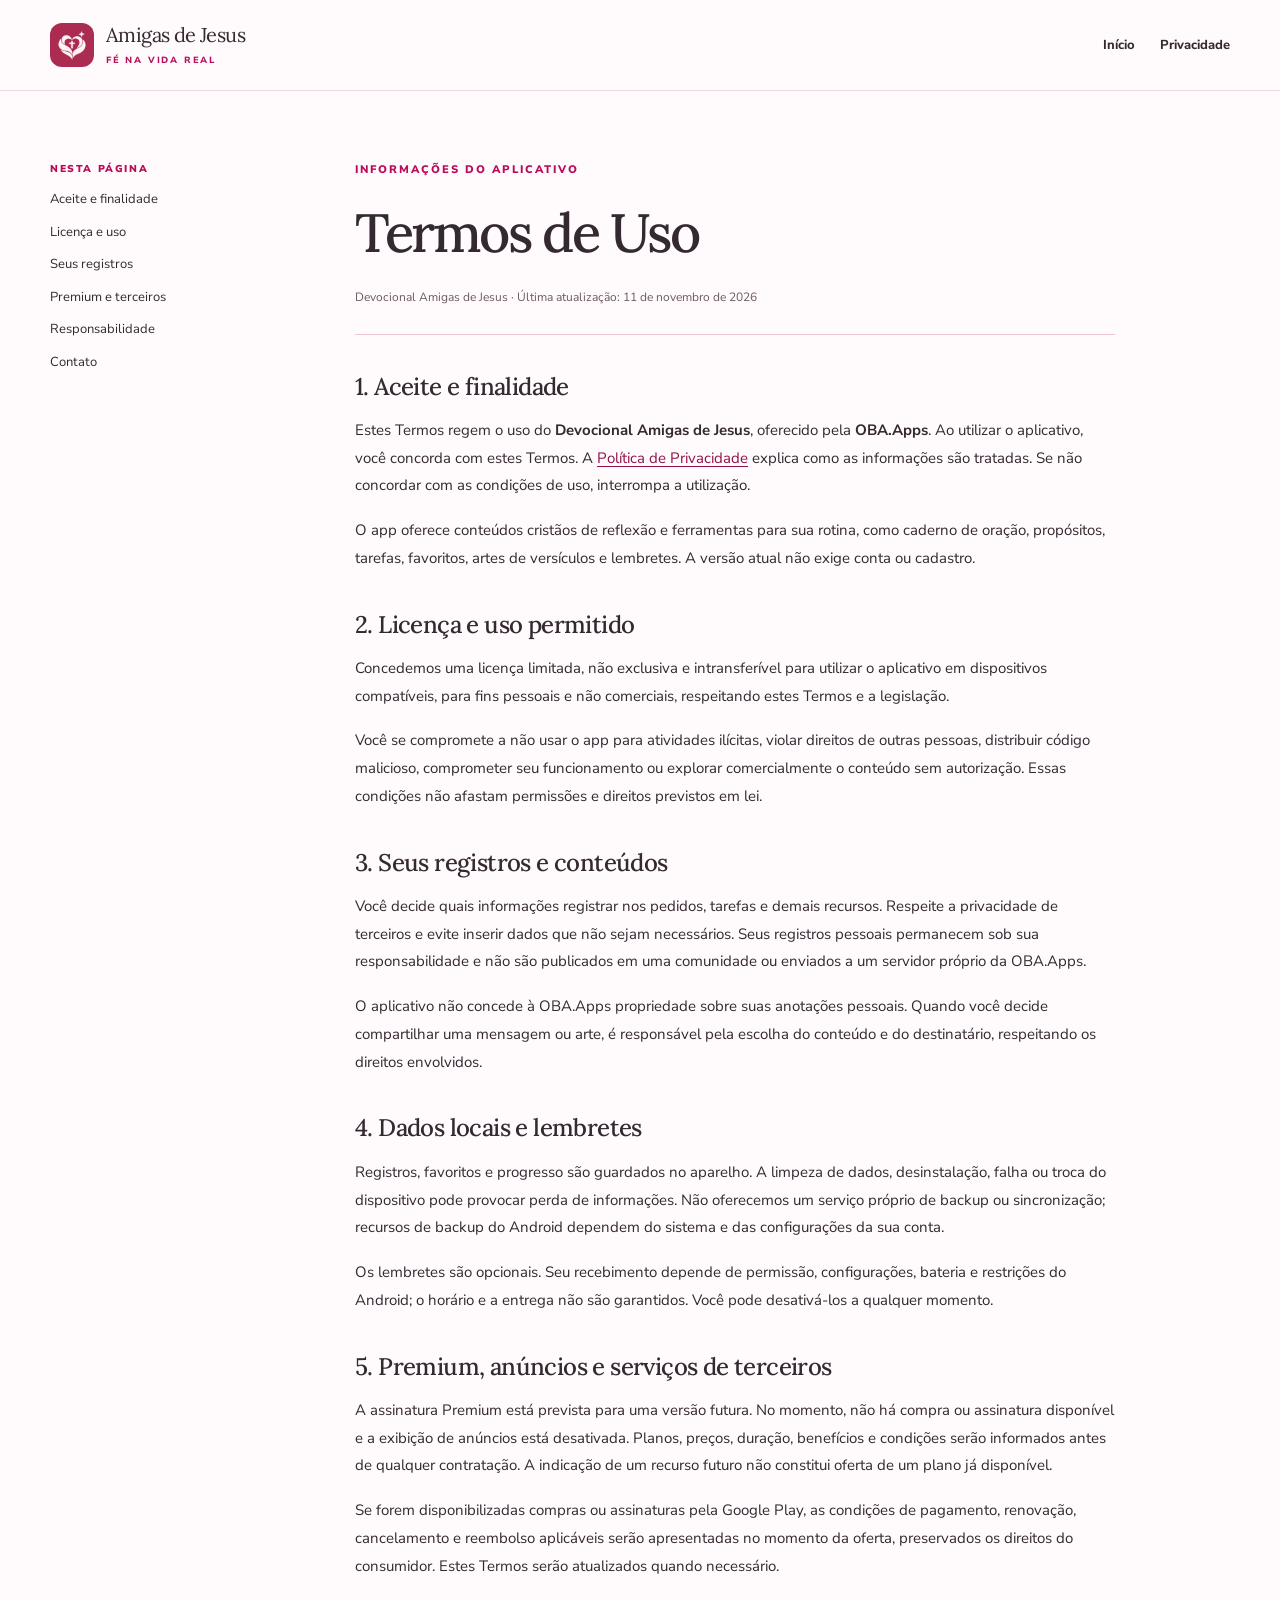
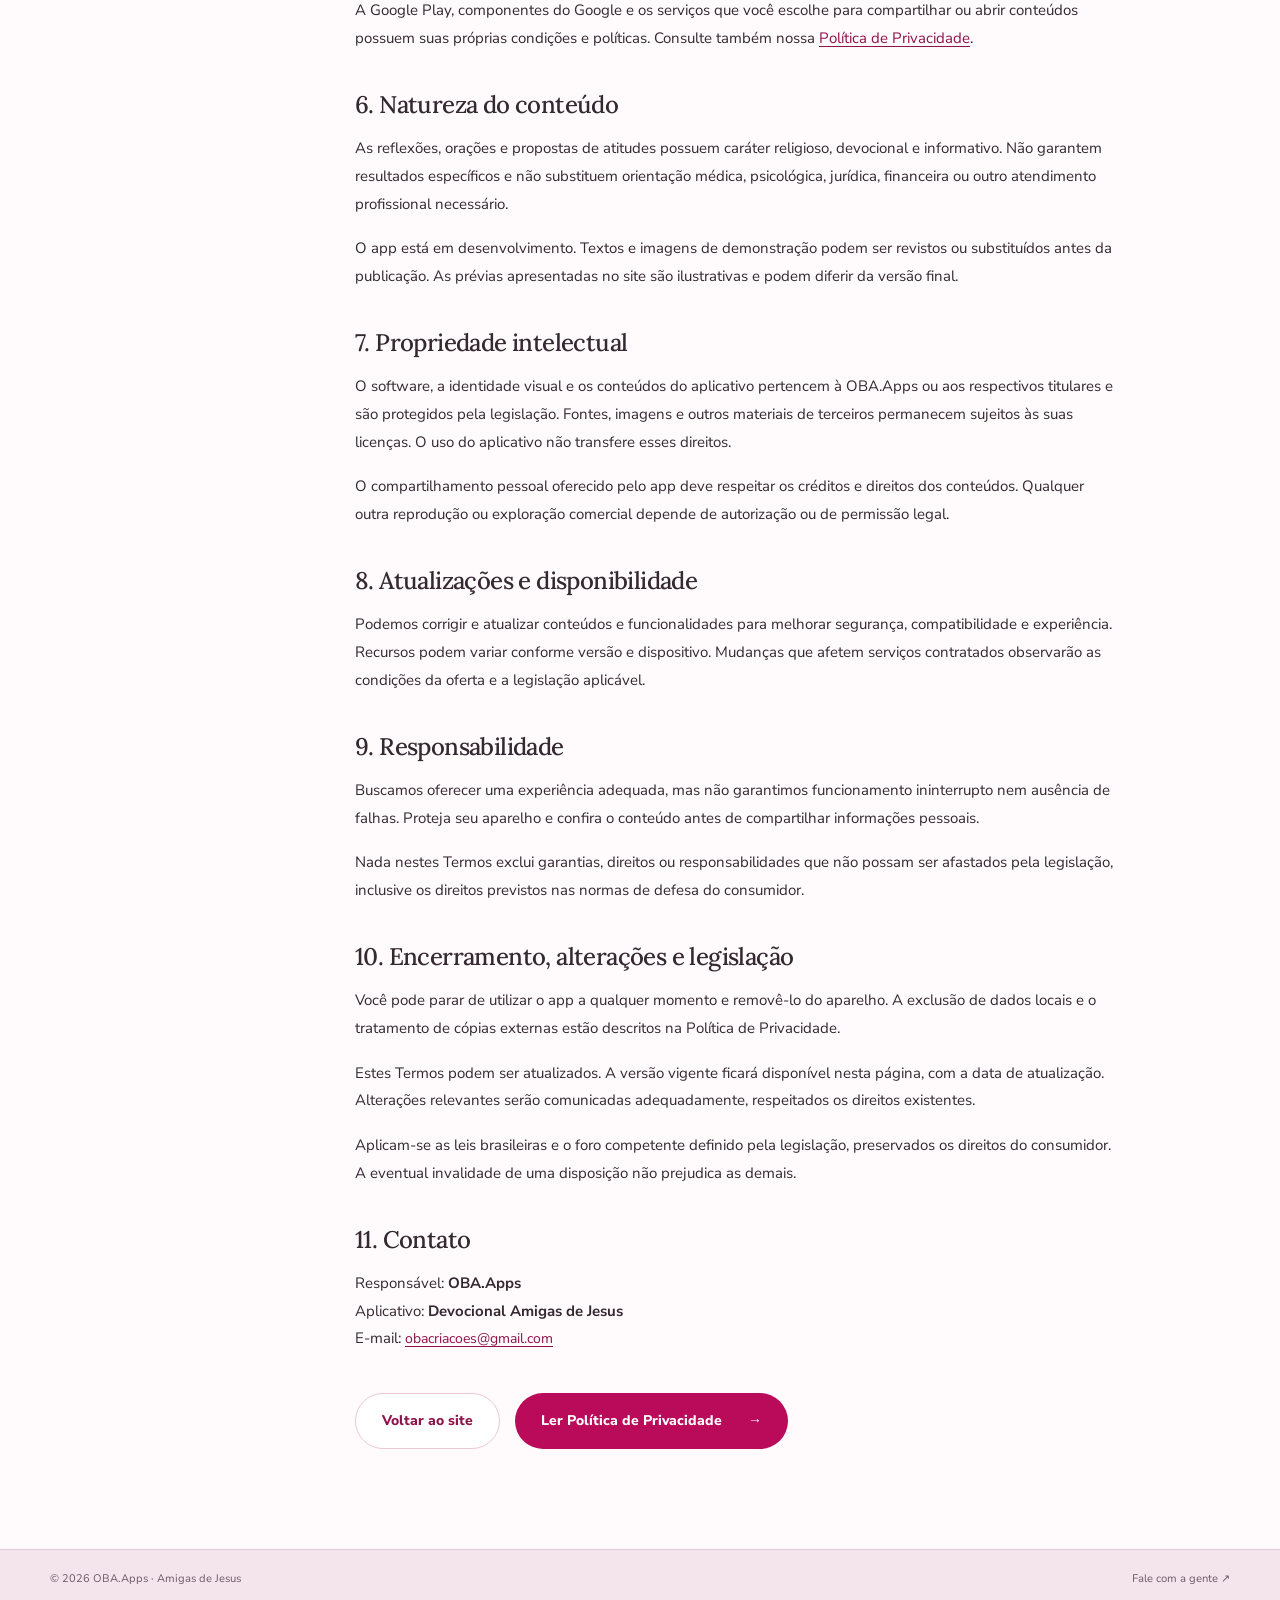
==== terms.html @ 2f0968b6 "Add files via upload" ====
<!doctype html>
<html lang="pt-BR">
<head>
  <meta charset="utf-8">
  <meta name="viewport" content="width=device-width, initial-scale=1">
  <title>Termos de Uso | Amigas de Jesus</title>
  <meta name="description" content="Termos de Uso do Devocional Amigas de Jesus, da OBA.Apps. Conheça as condições de uso do aplicativo e de seus recursos.">
  <meta name="theme-color" content="#fff3f8">
  <link rel="icon" type="image/png" href="images/app-icon.png">
  <link rel="stylesheet" href="styles.css">
  <script src="script.js" defer></script>
</head>
<body>
  <a class="skip-link" href="#documento">Ir para os termos</a>
  <header class="site-header legal-header"><div class="container nav-wrap"><a class="brand" href="index.html"><img src="images/app-icon.png" alt="" width="44" height="44"><span>Amigas de Jesus<small>FÉ NA VIDA REAL</small></span></a><nav class="legal-nav" aria-label="Navegação"><a href="index.html">Início</a><a href="privacy-policy.html">Privacidade</a></nav></div></header>
  <main class="container legal-layout">
    <aside class="legal-toc" aria-label="Nesta página"><p>NESTA PÁGINA</p><nav><a href="#aceite">Aceite e finalidade</a><a href="#licenca">Licença e uso</a><a href="#registros">Seus registros</a><a href="#premium">Premium e terceiros</a><a href="#responsabilidade">Responsabilidade</a><a href="#contato">Contato</a></nav></aside>
    <article id="documento" class="legal-document">
      <span class="eyebrow">INFORMAÇÕES DO APLICATIVO</span>
      <h1>Termos de Uso</h1>
      <p class="updated">Devocional Amigas de Jesus · Última atualização: <time datetime="2026-11-11">11 de novembro de 2026</time></p>

      <h2 id="aceite">1. Aceite e finalidade</h2>
      <p>Estes Termos regem o uso do <strong>Devocional Amigas de Jesus</strong>, oferecido pela <strong>OBA.Apps</strong>. Ao utilizar o aplicativo, você concorda com estes Termos. A <a href="privacy-policy.html">Política de Privacidade</a> explica como as informações são tratadas. Se não concordar com as condições de uso, interrompa a utilização.</p>
      <p>O app oferece conteúdos cristãos de reflexão e ferramentas para sua rotina, como caderno de oração, propósitos, tarefas, favoritos, artes de versículos e lembretes. A versão atual não exige conta ou cadastro.</p>

      <h2 id="licenca">2. Licença e uso permitido</h2>
      <p>Concedemos uma licença limitada, não exclusiva e intransferível para utilizar o aplicativo em dispositivos compatíveis, para fins pessoais e não comerciais, respeitando estes Termos e a legislação.</p>
      <p>Você se compromete a não usar o app para atividades ilícitas, violar direitos de outras pessoas, distribuir código malicioso, comprometer seu funcionamento ou explorar comercialmente o conteúdo sem autorização. Essas condições não afastam permissões e direitos previstos em lei.</p>

      <h2 id="registros">3. Seus registros e conteúdos</h2>
      <p>Você decide quais informações registrar nos pedidos, tarefas e demais recursos. Respeite a privacidade de terceiros e evite inserir dados que não sejam necessários. Seus registros pessoais permanecem sob sua responsabilidade e não são publicados em uma comunidade ou enviados a um servidor próprio da OBA.Apps.</p>
      <p>O aplicativo não concede à OBA.Apps propriedade sobre suas anotações pessoais. Quando você decide compartilhar uma mensagem ou arte, é responsável pela escolha do conteúdo e do destinatário, respeitando os direitos envolvidos.</p>

      <h2>4. Dados locais e lembretes</h2>
      <p>Registros, favoritos e progresso são guardados no aparelho. A limpeza de dados, desinstalação, falha ou troca do dispositivo pode provocar perda de informações. Não oferecemos um serviço próprio de backup ou sincronização; recursos de backup do Android dependem do sistema e das configurações da sua conta.</p>
      <p>Os lembretes são opcionais. Seu recebimento depende de permissão, configurações, bateria e restrições do Android; o horário e a entrega não são garantidos. Você pode desativá-los a qualquer momento.</p>

      <h2 id="premium">5. Premium, anúncios e serviços de terceiros</h2>
      <p>A assinatura Premium está prevista para uma versão futura. No momento, não há compra ou assinatura disponível e a exibição de anúncios está desativada. Planos, preços, duração, benefícios e condições serão informados antes de qualquer contratação. A indicação de um recurso futuro não constitui oferta de um plano já disponível.</p>
      <p>Se forem disponibilizadas compras ou assinaturas pela Google Play, as condições de pagamento, renovação, cancelamento e reembolso aplicáveis serão apresentadas no momento da oferta, preservados os direitos do consumidor. Estes Termos serão atualizados quando necessário.</p>
      <p>A Google Play, componentes do Google e os serviços que você escolhe para compartilhar ou abrir conteúdos possuem suas próprias condições e políticas. Consulte também nossa <a href="privacy-policy.html">Política de Privacidade</a>.</p>

      <h2>6. Natureza do conteúdo</h2>
      <p>As reflexões, orações e propostas de atitudes possuem caráter religioso, devocional e informativo. Não garantem resultados específicos e não substituem orientação médica, psicológica, jurídica, financeira ou outro atendimento profissional necessário.</p>
      <p>O app está em desenvolvimento. Textos e imagens de demonstração podem ser revistos ou substituídos antes da publicação. As prévias apresentadas no site são ilustrativas e podem diferir da versão final.</p>

      <h2>7. Propriedade intelectual</h2>
      <p>O software, a identidade visual e os conteúdos do aplicativo pertencem à OBA.Apps ou aos respectivos titulares e são protegidos pela legislação. Fontes, imagens e outros materiais de terceiros permanecem sujeitos às suas licenças. O uso do aplicativo não transfere esses direitos.</p>
      <p>O compartilhamento pessoal oferecido pelo app deve respeitar os créditos e direitos dos conteúdos. Qualquer outra reprodução ou exploração comercial depende de autorização ou de permissão legal.</p>

      <h2>8. Atualizações e disponibilidade</h2>
      <p>Podemos corrigir e atualizar conteúdos e funcionalidades para melhorar segurança, compatibilidade e experiência. Recursos podem variar conforme versão e dispositivo. Mudanças que afetem serviços contratados observarão as condições da oferta e a legislação aplicável.</p>

      <h2 id="responsabilidade">9. Responsabilidade</h2>
      <p>Buscamos oferecer uma experiência adequada, mas não garantimos funcionamento ininterrupto nem ausência de falhas. Proteja seu aparelho e confira o conteúdo antes de compartilhar informações pessoais.</p>
      <p>Nada nestes Termos exclui garantias, direitos ou responsabilidades que não possam ser afastados pela legislação, inclusive os direitos previstos nas normas de defesa do consumidor.</p>

      <h2>10. Encerramento, alterações e legislação</h2>
      <p>Você pode parar de utilizar o app a qualquer momento e removê-lo do aparelho. A exclusão de dados locais e o tratamento de cópias externas estão descritos na Política de Privacidade.</p>
      <p>Estes Termos podem ser atualizados. A versão vigente ficará disponível nesta página, com a data de atualização. Alterações relevantes serão comunicadas adequadamente, respeitados os direitos existentes.</p>
      <p>Aplicam-se as leis brasileiras e o foro competente definido pela legislação, preservados os direitos do consumidor. A eventual invalidade de uma disposição não prejudica as demais.</p>

      <h2 id="contato">11. Contato</h2>
      <p>Responsável: <strong>OBA.Apps</strong><br>Aplicativo: <strong>Devocional Amigas de Jesus</strong><br>E-mail: <a class="email-link" href="mailto:obacriacoes@gmail.com">obacriacoes@gmail.com</a></p>
      <div class="legal-actions"><a class="button secondary" href="index.html">Voltar ao site</a><a class="button primary" href="privacy-policy.html">Ler Política de Privacidade <span aria-hidden="true">→</span></a></div>
    </article>
  </main>
  <footer class="site-footer legal-footer"><div class="container footer-bottom"><small>© <span data-year>2026</span> OBA.Apps · Amigas de Jesus</small><a href="mailto:obacriacoes@gmail.com">Fale com a gente ↗</a></div></footer>
</body>
</html>
---- styles.css ----
﻿@font-face{font-family:Lora;src:url('fonts/Lora.ttf') format('truetype');font-weight:400 700;font-style:normal;font-display:swap}
@font-face{font-family:Nunito;src:url('fonts/NunitoSans.ttf') format('truetype');font-weight:200 900;font-style:normal;font-display:swap}
:root{--pink:#b90b59;--deep:#8f124a;--ink:#342831;--muted:#6c5a64;--paper:#fffafc;--blush:#fff0f6;--line:#ebc7d7;--serif:Lora,Georgia,serif;--sans:Nunito,Arial,sans-serif}
*{box-sizing:border-box}html{scroll-behavior:smooth;scroll-padding-top:100px}body{margin:0;background:var(--paper);color:var(--ink);font:17px/1.7 var(--sans)}img{display:block;max-width:100%;height:auto}a{color:inherit;text-decoration:none}button{font:inherit}button,a,summary{-webkit-tap-highlight-color:transparent}a:focus-visible,button:focus-visible,summary:focus-visible{outline:3px solid var(--deep);outline-offset:5px}p{margin:0 0 1.2em}h1,h2,h3{font-family:var(--serif);font-weight:500;line-height:1.18;letter-spacing:-.045em;margin:0}h1{font-size:clamp(44px,5.3vw,74px)}h2{font-size:clamp(34px,3.7vw,50px)}h3{font-size:25px}h1 em,h2 em{font-weight:400;color:var(--pink)}.container{width:min(1180px,calc(100% - 80px));margin-inline:auto}.section{padding-block:100px}.eyebrow{display:block;font-size:11px;font-weight:850;letter-spacing:.18em;color:var(--pink);line-height:1.6;margin-bottom:22px}.caption{font-size:12px;color:var(--muted);line-height:1.65}.centered{text-align:center}.skip-link{position:fixed;top:8px;left:8px;padding:12px 18px;background:white;color:var(--deep);z-index:20;transform:translateY(-160%)}.skip-link:focus{transform:none}.site-header{border-bottom:1px solid #edd9e3;background:var(--paper)}.nav-wrap{min-height:100px;display:flex;align-items:center;justify-content:space-between;gap:30px}.brand{display:flex;align-items:center;gap:12px;font:20px/1.2 var(--serif);letter-spacing:-.03em;white-space:nowrap}.brand img{border-radius:12px}.brand small{display:block;font:800 9px/1.5 var(--sans);letter-spacing:.2em;color:var(--pink);margin-top:7px}.main-nav{display:flex;gap:28px;align-items:center;font-size:13px;font-weight:750}.main-nav a:hover,.text-link:hover,.site-footer a:hover{color:var(--pink)}.nav-contact{border:1px solid var(--line);border-radius:40px;padding:11px 18px}.menu-toggle{display:none;border:1px solid var(--line);background:white;border-radius:24px;padding:8px 15px;color:var(--deep);cursor:pointer}.menu-toggle[hidden]{display:none}.hero{display:grid;grid-template-columns:1.12fr 1fr;gap:70px;padding-block:72px 85px;align-items:center;min-height:740px}.hero-copy{max-width:590px}.hero .eyebrow{font-size:10px;letter-spacing:.13em}.tiny-star{display:inline-block;font-size:20px;vertical-align:middle;margin-right:8px}.hero h1{margin-bottom:28px}.hero-copy>p{max-width:475px;color:var(--muted);font-size:16px;line-height:1.8}.hero-copy p.hero-description{font-size:19px;color:var(--ink)}.hero-actions{display:flex;align-items:flex-start;flex-direction:column;gap:16px;margin-top:32px}.button{display:inline-flex;justify-content:center;align-items:center;gap:26px;min-height:52px;padding:14px 26px;border-radius:32px;font-size:14px;font-weight:800;transition:background .18s,transform .18s}.button:hover{transform:translateY(-2px)}.button.primary{background:var(--pink);color:white}.button.primary:hover{background:var(--deep)}.button.secondary{border:1px solid var(--line);background:white;color:var(--deep)}.release-note{display:flex;align-items:center;gap:7px;font-size:11px;color:var(--muted)}.status-dot{height:6px;width:6px;border-radius:50%;background:var(--pink)}.hero-visual{position:relative;padding:14px 18px 60px 0}.photo-arch{height:515px;position:relative;border-radius:240px 240px 34px 34px;overflow:hidden;background:#edc9ce}.photo-arch img{height:100%;width:100%;object-fit:cover;object-position:60% center}.hero-visual:before{content:'';position:absolute;inset:-2px 0 72px 17px;border:1px solid #dca8bf;border-radius:240px 240px 34px 34px;transform:rotate(5deg)}.hero-spark{position:absolute;right:-12px;top:14px;font-size:63px;line-height:1;color:var(--pink)}.floating-note{position:absolute;left:-38px;bottom:81px;display:flex;align-items:center;gap:14px;padding:19px 23px;background:#fffaf9;border:1px solid var(--line);box-shadow:0 12px 40px #7e1a3d12;border-radius:14px;font-size:13px;line-height:1.65;transform:rotate(-4deg)}.floating-note img{filter:brightness(.5) sepia(1) saturate(4) hue-rotate(280deg)}.photo-caption{position:absolute;bottom:-5px;right:26px;display:flex;align-items:center;gap:12px;font-family:var(--serif);font-size:16px;line-height:1.5;color:var(--deep)}.photo-caption>span{font-size:44px}.mantra{background:var(--blush);border-block:1px solid var(--line);padding:24px 0;font:18px/1.5 var(--serif);color:var(--deep)}.mantra .container{display:flex;align-items:center;justify-content:center;gap:40px}.mantra span:nth-child(even){font-size:18px;color:var(--pink)}.intro{display:grid;grid-template-columns:1fr 1fr;gap:100px;align-items:start}.intro-text{padding-top:30px;color:var(--muted);font-size:16px}.text-link{display:inline-block;color:var(--deep);font-weight:800;font-size:13px;border-bottom:1px solid var(--line);padding-bottom:4px}.features-section{background:white;border-block:1px solid #f1e1e8}.section-heading{margin-bottom:55px}.section-heading>p{max-width:540px;margin:23px auto 0;color:var(--muted);font-size:16px}.feature-grid{display:grid;grid-template-columns:repeat(3,1fr);gap:52px}.feature{position:relative;border-top:1px solid var(--line);padding-top:24px}.feature-number{font-size:10px;letter-spacing:.13em;font-weight:800;color:var(--muted)}.feature>img{margin-block:30px 22px}.feature h3{margin-bottom:18px;font-size:26px;max-width:270px}.feature p{font-size:15px;color:var(--muted);margin:0}.purpose-section{display:grid;grid-template-columns:1fr 1fr;gap:110px;align-items:center}.screen-stage{position:relative;min-height:650px;background:var(--blush);border-radius:180px 180px 30px 30px;display:grid;place-items:center;padding-block:45px}.phone{margin:0;border:7px solid #382b31;border-radius:38px;background:#382b31;width:270px;overflow:hidden;box-shadow:16px 24px 55px #5b183c20;transform:rotate(-4deg);position:relative}.phone img{width:100%;height:auto}.stage-word{position:absolute;top:25px;left:22px;font:italic 55px var(--serif);color:#dfb1c5;transform:rotate(-8deg)}.stage-note{position:absolute;bottom:38px;right:-22px;border:1px solid var(--line);background:white;border-radius:10px;display:flex;align-items:center;gap:10px;padding:17px 20px;font-size:13px;box-shadow:0 12px 35px #82214a0c}.purpose-copy>p{color:var(--muted);font-size:16px;margin-top:25px}.steps{list-style:none;padding:0;margin:30px 0}.steps li{display:flex;gap:18px;margin-bottom:25px}.steps li>span{flex:none;display:grid;place-items:center;width:34px;height:34px;background:var(--blush);border-radius:50%;color:var(--pink);font-size:11px;font-weight:800}.steps h3{font-family:var(--sans);font-size:15px;font-weight:800;letter-spacing:0;line-height:1.5}.steps p{font-size:14px;color:var(--muted);margin:7px 0 0}.gallery-section{background:#f9edf2;border-block:1px solid var(--line)}.gallery{display:grid;grid-template-columns:repeat(3,1fr);gap:46px;max-width:980px;margin-inline:auto}.gallery figure{margin:0}.gallery figure>a{position:relative;display:block}.gallery-screen{display:block;max-height:510px;overflow:hidden;border:5px solid #fff;border-radius:26px;box-shadow:0 16px 35px #68213e0d;background:var(--blush)}.gallery-screen img{width:100%;height:auto}.enlarge{position:absolute;bottom:14px;right:14px;padding:4px 12px;background:white;border-radius:20px;font-size:11px;color:var(--deep);box-shadow:0 0 0 1px var(--line)}.gallery figcaption{padding:25px 4px}.gallery .eyebrow{font-size:9px;letter-spacing:.12em;margin-bottom:10px}.gallery h3{font-size:23px;line-height:1.3}.gallery-section .caption{margin:25px 0 0}.your-way{display:grid;grid-template-columns:1fr 1fr;gap:90px;align-items:center}.your-way h2{margin-bottom:25px}.your-way p{color:var(--muted);font-size:16px;max-width:450px}.quiet-list{list-style:none;padding:0;margin:28px 0;font-size:14px}.quiet-list li{display:flex;gap:12px;align-items:center;margin:14px 0}.palette-labels{display:flex;gap:22px;flex-wrap:wrap;margin-top:28px;font-size:11px;color:var(--muted)}.palette-labels>span{display:flex;gap:7px;align-items:center}.swatch{width:16px;height:16px;border:3px solid white;box-shadow:0 0 0 1px var(--line);border-radius:50%}.swatch.pink{background:#d10b65}.swatch.coral{background:#cc496d}.swatch.lilac{background:#be327c}.friend-photo{border-radius:160px 160px 24px 24px;overflow:hidden;background:var(--blush)}.friend-photo>img{width:100%;height:330px;object-fit:cover}.friend-photo>div{text-align:center;padding:25px}.friend-photo>div>span{font:35px var(--serif);color:var(--pink)}.friend-photo p{font:25px/1.5 var(--serif);color:var(--ink);margin:8px auto}.friend-photo em{font-size:20px;color:var(--deep)}.faq-section{background:white;border-block:1px solid #f1e1e8}.faq-layout{display:grid;grid-template-columns:.8fr 1.2fr;gap:100px}.faq-layout h2{margin-bottom:25px}.faq-layout>div>p{font-size:15px;color:var(--muted);max-width:300px}.faq-list details{border-bottom:1px solid var(--line)}.faq-list details:first-child{border-top:1px solid var(--line)}.faq-list summary{cursor:pointer;position:relative;padding:23px 35px 23px 0;list-style:none;font-size:15px;font-weight:800;line-height:1.6}.faq-list summary::-webkit-details-marker{display:none}.faq-list summary:after{content:'+';position:absolute;right:5px;top:19px;font:25px var(--sans);color:var(--pink)}.faq-list details[open] summary:after{content:'−'}.faq-list details p{font-size:14px;color:var(--muted);padding-right:20px;margin-bottom:24px}.faq-list p a,.legal-document a:not(.button){color:var(--deep);text-decoration:underline;text-underline-offset:3px}.contact-panel{padding:55px 65px;background:var(--blush);border:1px solid var(--line);border-radius:28px;display:grid;grid-template-columns:1.2fr 1fr;gap:60px;align-items:center}.contact-panel h2{font-size:40px}.contact-panel p{font-size:14px;max-width:390px;margin:22px 0 0;color:var(--muted)}.contact-action{display:flex;flex-direction:column;align-items:center;gap:18px}.email-link{font-size:14px;text-decoration:underline;text-underline-offset:4px;color:var(--deep)}.site-footer{background:#f4e5ed;border-top:1px solid var(--line)}.footer-top{padding-block:50px;display:grid;grid-template-columns:1.3fr 1fr 1fr;gap:35px;align-items:start}.footer-top>p{font:18px/1.6 var(--serif);color:var(--muted);margin:0}.footer-top>nav{display:flex;flex-direction:column;gap:8px;align-items:flex-end;font-size:12px;font-weight:700}.footer-bottom{display:flex;justify-content:space-between;gap:20px;padding-block:20px;border-top:1px solid #dfc9d3;color:var(--muted);font-size:11px}.footer-bottom small{font-size:11px}.legal-header .nav-wrap{min-height:90px}.legal-nav{display:flex;gap:25px;font-size:13px;font-weight:750}.legal-layout{display:grid;grid-template-columns:230px minmax(0,760px);gap:75px;align-items:start;padding-block:70px 100px}.legal-toc{position:sticky;top:35px}.legal-toc p{font-size:10px;font-weight:900;letter-spacing:.16em;color:var(--pink)}.legal-toc nav{display:flex;flex-direction:column;gap:13px;font-size:13px;line-height:1.5}.legal-toc a:hover{color:var(--pink)}.legal-document{font-size:15px;line-height:1.85}.legal-document h1{font-size:clamp(35px,5vw,54px);margin-bottom:22px;overflow-wrap:anywhere}.legal-document .updated{font-size:12px;color:var(--muted);padding-bottom:25px;border-bottom:1px solid var(--line);margin-bottom:28px}.legal-document h2{font-size:24px;letter-spacing:-.025em;margin:38px 0 16px;scroll-margin-top:30px}.legal-document li{margin-bottom:8px}.legal-document ul{padding-left:23px}.legal-document p{margin-bottom:17px}.legal-note{border-left:3px solid var(--pink);background:var(--blush);padding:18px 22px;border-radius:0 10px 10px 0}.legal-note p:last-child{margin-bottom:0}.legal-actions{display:flex;gap:15px;flex-wrap:wrap;margin-top:40px}.legal-footer .footer-bottom{border:0}.legal-document .email-link{overflow-wrap:anywhere}
@media(min-width:1500px){.hero{gap:100px;min-height:800px}.photo-arch{height:560px}}
@media(max-width:1050px){.container{width:calc(100% - 56px)}.main-nav{gap:18px;font-size:12px}.hero{gap:38px}.hero h1{font-size:56px}.photo-arch{height:470px}.hero-visual{padding-right:10px}.hero-spark{right:-5px}.floating-note{left:-22px;padding:15px}.mantra .container{gap:22px;font-size:16px}.intro,.purpose-section,.your-way{gap:55px}.feature-grid{gap:30px}.gallery{gap:28px}.faq-layout{gap:60px}.contact-panel{padding:45px;gap:35px}.legal-layout{gap:40px;grid-template-columns:190px minmax(0,1fr)}}
@media(max-width:760px){html{scroll-padding-top:25px}.container{width:calc(100% - 40px)}.section{padding-block:65px}.nav-wrap{min-height:85px;gap:15px;flex-wrap:wrap;padding-block:15px}.brand{font-size:18px}.brand img{width:43px;height:43px}.brand small{font-size:8px}.main-nav{width:100%;flex-wrap:wrap;justify-content:center;gap:13px 22px;padding-block:8px}.js-enabled .menu-toggle{display:inline-block}.js-enabled .main-nav{display:none}.js-enabled .main-nav.is-open{display:flex}.nav-contact{border:0;padding:0}.hero{grid-template-columns:1fr;gap:45px;padding-block:45px 55px;min-height:auto}.hero-copy{max-width:550px}.hero .eyebrow{font-size:9px;letter-spacing:.1em}.hero h1{font-size:clamp(44px,9vw,65px);margin-bottom:24px}.hero-copy>p{font-size:15px}.hero-copy p.hero-description{font-size:18px}.hero-actions{gap:14px;margin-top:25px}.hero-visual{width:min(420px,90%);margin:0 auto;padding-bottom:55px}.photo-arch{height:420px}.hero-spark{font-size:55px;top:0}.floating-note{left:-16px;bottom:78px;font-size:12px;transform:rotate(-3deg)}.photo-caption{font-size:14px;right:8px;bottom:-3px}.mantra{padding:20px 0}.mantra .container{flex-wrap:wrap;gap:8px 15px;font-size:14px}.mantra span:nth-child(4){display:none}.mantra span:last-child{width:100%;text-align:center}.intro,.purpose-section,.your-way,.faq-layout{grid-template-columns:1fr;gap:30px}.intro-text{padding-top:0;font-size:15px}.feature-grid{grid-template-columns:1fr;gap:30px}.feature{display:grid;grid-template-columns:45px 1fr;gap:0 15px;padding-top:22px}.feature-number{grid-column:1/-1;margin-bottom:20px}.feature>img{grid-column:1;margin:0;width:30px}.feature h3{grid-column:2;font-size:25px;max-width:340px;margin-bottom:15px}.feature p{grid-column:2}.section-heading{margin-bottom:35px}.purpose-section{gap:45px}.screen-stage{max-width:440px;width:100%;margin:0 auto;min-height:620px;order:2}.stage-note{right:-5px;font-size:12px;bottom:28px}.purpose-copy{order:1}.purpose-copy .caption{margin-bottom:0}.gallery{gap:18px;grid-template-columns:repeat(3,minmax(235px,1fr));overflow-x:auto;scroll-snap-type:x mandatory;padding:4px 5px 18px;overscroll-behavior-x:contain}.gallery figure{scroll-snap-align:start}.gallery-screen{max-height:470px}.gallery figcaption{padding:23px 2px 5px}.gallery h3{font-size:22px}.gallery-section .caption{text-align:left}.your-way{gap:40px}.friend-photo{max-width:480px;width:100%;margin-inline:auto}.friend-photo>img{height:280px}.faq-layout{gap:30px}.faq-layout>div>p{max-width:100%}.contact-panel{grid-template-columns:1fr;padding:32px 25px;gap:30px}.contact-panel h2{font-size:34px}.contact-action{align-items:flex-start}.footer-top{grid-template-columns:1fr 1fr;gap:30px}.footer-top .brand{grid-column:1/-1}.footer-top>p{font-size:16px}.footer-top>nav{font-size:11px}.footer-bottom{font-size:10px;flex-wrap:wrap;gap:10px}.footer-bottom small{font-size:10px}.legal-header .nav-wrap{justify-content:center}.legal-header .brand{margin-right:auto}.legal-nav{gap:15px;font-size:12px}.legal-layout{display:block;padding-block:45px 60px}.legal-toc{position:static;padding-bottom:25px;border-bottom:1px solid var(--line);margin-bottom:35px}.legal-toc nav{flex-direction:row;flex-wrap:wrap;gap:10px 20px;font-size:12px}.legal-document{font-size:15px}.legal-document h1{font-size:38px}.legal-document h2{font-size:24px}.legal-actions .button{width:100%;font-size:13px}.legal-note{padding:15px 18px}}
@media(prefers-reduced-motion:reduce){html{scroll-behavior:auto}*{transition:none!important}}
@media print{.site-header,.legal-toc,.site-footer,.legal-actions,.skip-link{display:none!important}body{background:white;color:black}.legal-layout{display:block;padding:0;width:100%}.legal-document{font-size:11pt}.legal-document h1{font-size:26pt}.legal-document h2{font-size:16pt;break-after:avoid}.legal-document a{color:black}.legal-note{border-color:black;background:white}}
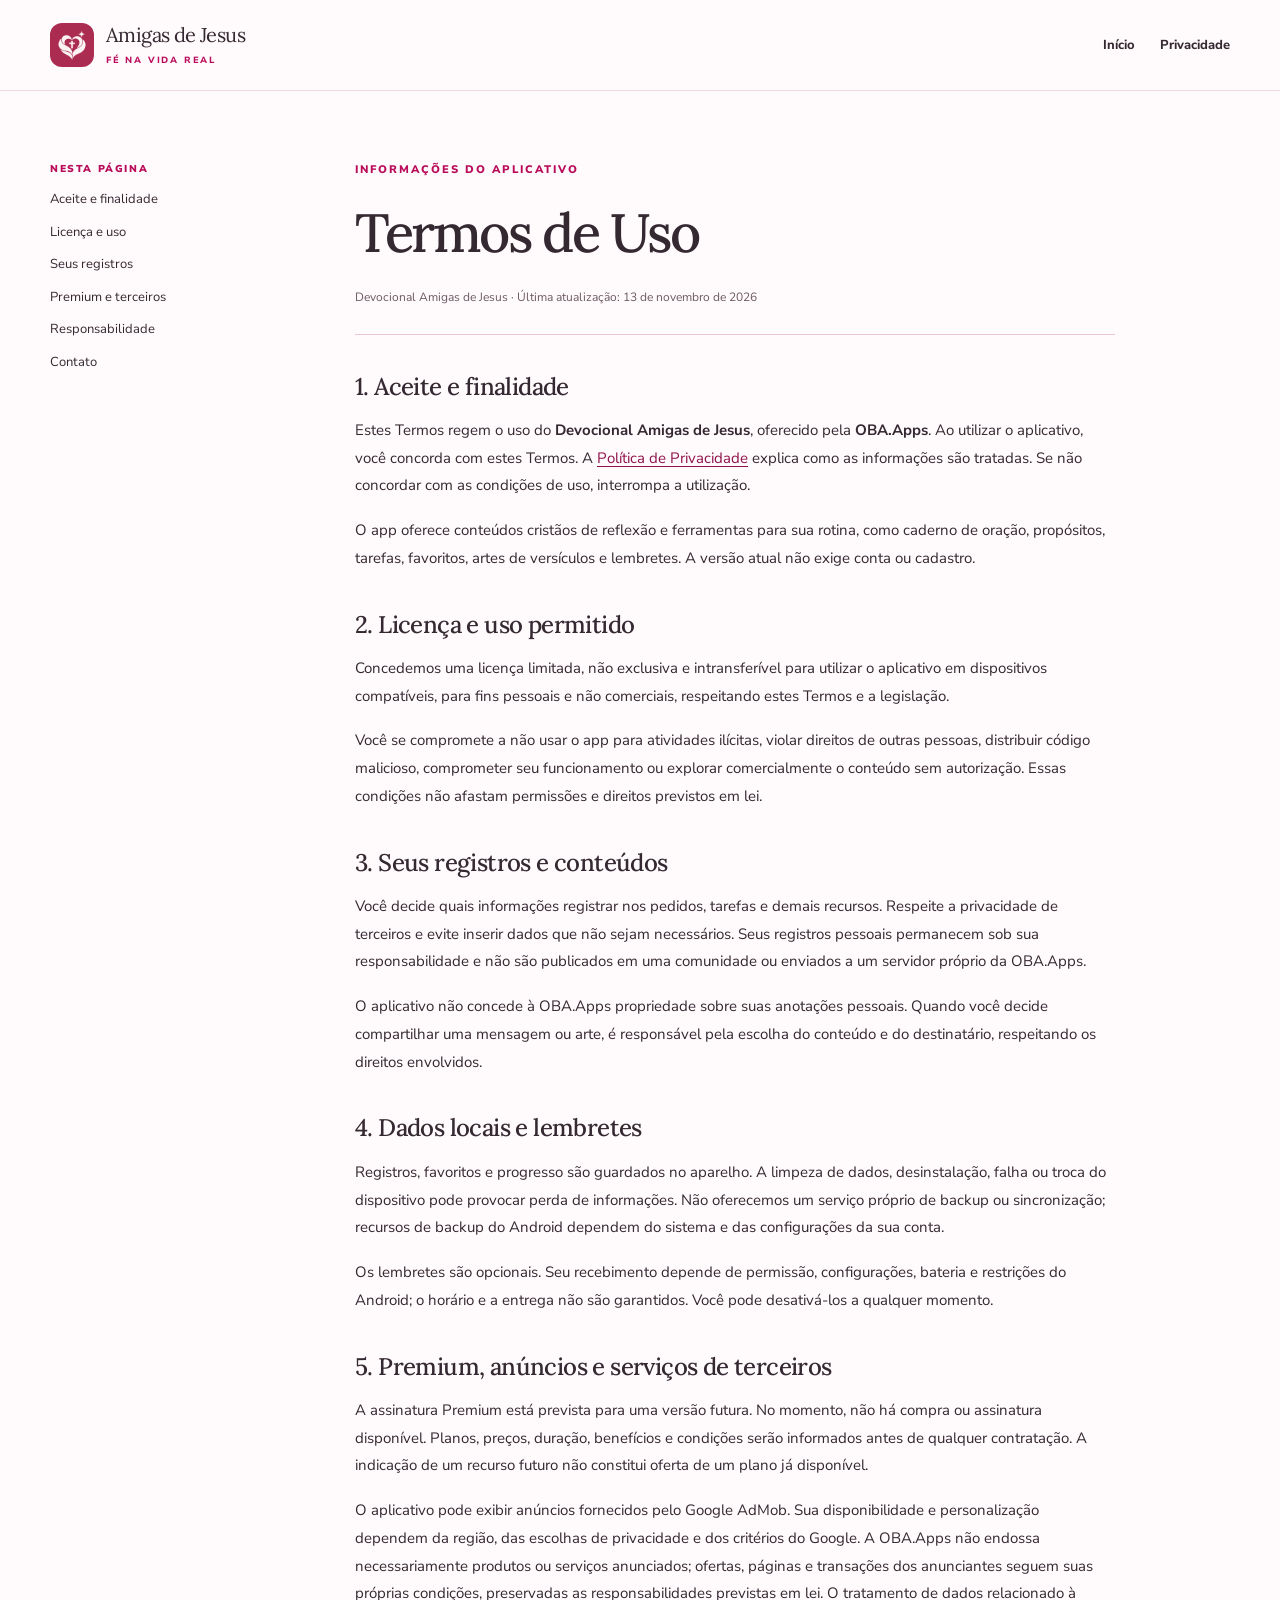
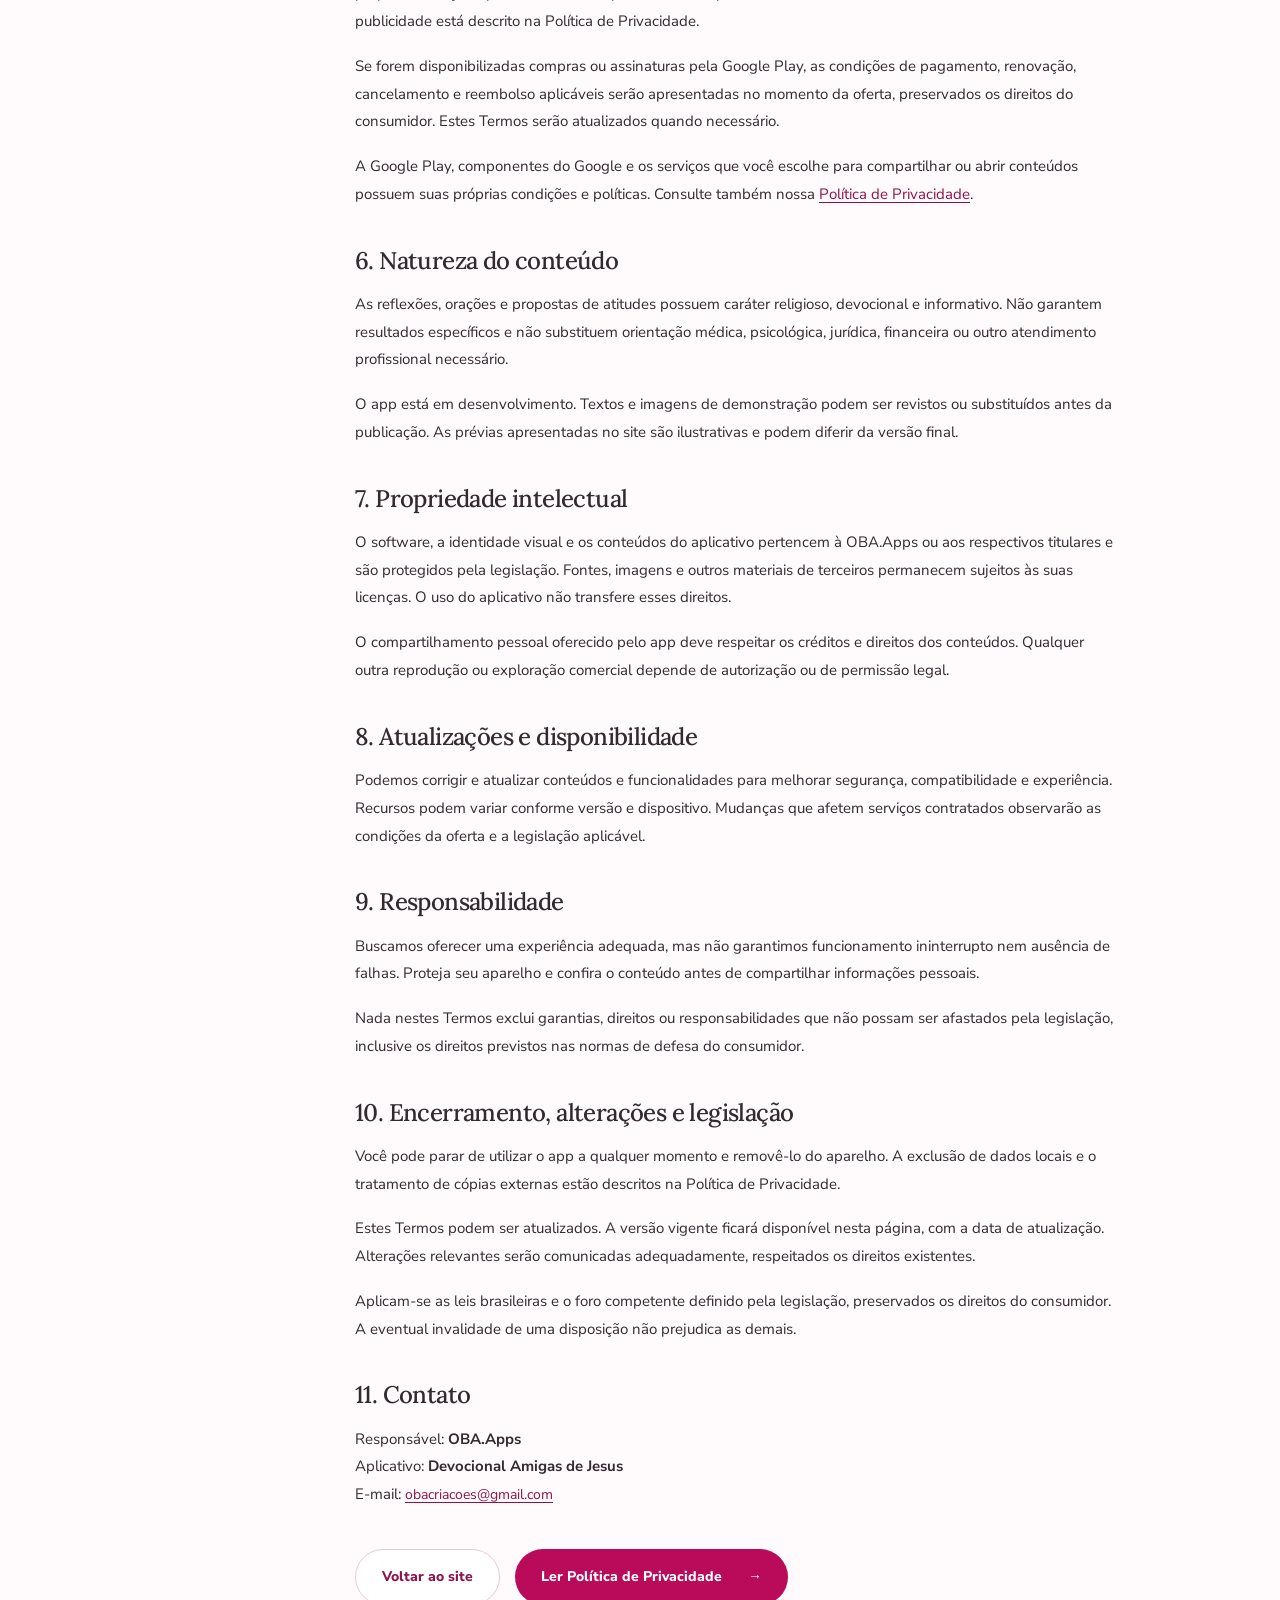
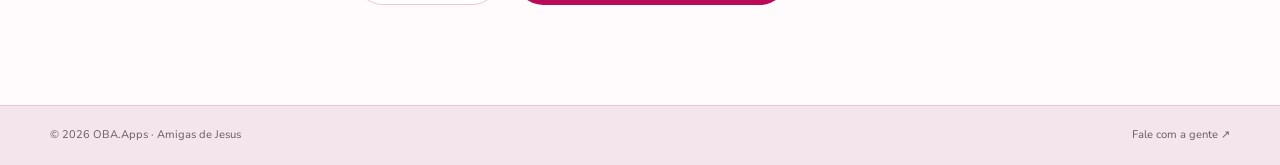
==== commit ba78b120: "Update terms.html" ====
--- a/terms.html
+++ b/terms.html
@@ -18,7 +18,7 @@
     <article id="documento" class="legal-document">
       <span class="eyebrow">INFORMAÇÕES DO APLICATIVO</span>
       <h1>Termos de Uso</h1>
-      <p class="updated">Devocional Amigas de Jesus · Última atualização: <time datetime="2026-11-11">11 de novembro de 2026</time></p>
+      <p class="updated">Devocional Amigas de Jesus · Última atualização: <time datetime="2026-11-13">13 de novembro de 2026</time></p>
 
       <h2 id="aceite">1. Aceite e finalidade</h2>
       <p>Estes Termos regem o uso do <strong>Devocional Amigas de Jesus</strong>, oferecido pela <strong>OBA.Apps</strong>. Ao utilizar o aplicativo, você concorda com estes Termos. A <a href="privacy-policy.html">Política de Privacidade</a> explica como as informações são tratadas. Se não concordar com as condições de uso, interrompa a utilização.</p>
@@ -37,7 +37,8 @@
       <p>Os lembretes são opcionais. Seu recebimento depende de permissão, configurações, bateria e restrições do Android; o horário e a entrega não são garantidos. Você pode desativá-los a qualquer momento.</p>
 
       <h2 id="premium">5. Premium, anúncios e serviços de terceiros</h2>
-      <p>A assinatura Premium está prevista para uma versão futura. No momento, não há compra ou assinatura disponível e a exibição de anúncios está desativada. Planos, preços, duração, benefícios e condições serão informados antes de qualquer contratação. A indicação de um recurso futuro não constitui oferta de um plano já disponível.</p>
+      <p>A assinatura Premium está prevista para uma versão futura. No momento, não há compra ou assinatura disponível. Planos, preços, duração, benefícios e condições serão informados antes de qualquer contratação. A indicação de um recurso futuro não constitui oferta de um plano já disponível.</p>
+      <p>O aplicativo pode exibir anúncios fornecidos pelo Google AdMob. Sua disponibilidade e personalização dependem da região, das escolhas de privacidade e dos critérios do Google. A OBA.Apps não endossa necessariamente produtos ou serviços anunciados; ofertas, páginas e transações dos anunciantes seguem suas próprias condições, preservadas as responsabilidades previstas em lei. O tratamento de dados relacionado à publicidade está descrito na Política de Privacidade.</p>
       <p>Se forem disponibilizadas compras ou assinaturas pela Google Play, as condições de pagamento, renovação, cancelamento e reembolso aplicáveis serão apresentadas no momento da oferta, preservados os direitos do consumidor. Estes Termos serão atualizados quando necessário.</p>
       <p>A Google Play, componentes do Google e os serviços que você escolhe para compartilhar ou abrir conteúdos possuem suas próprias condições e políticas. Consulte também nossa <a href="privacy-policy.html">Política de Privacidade</a>.</p>
 
